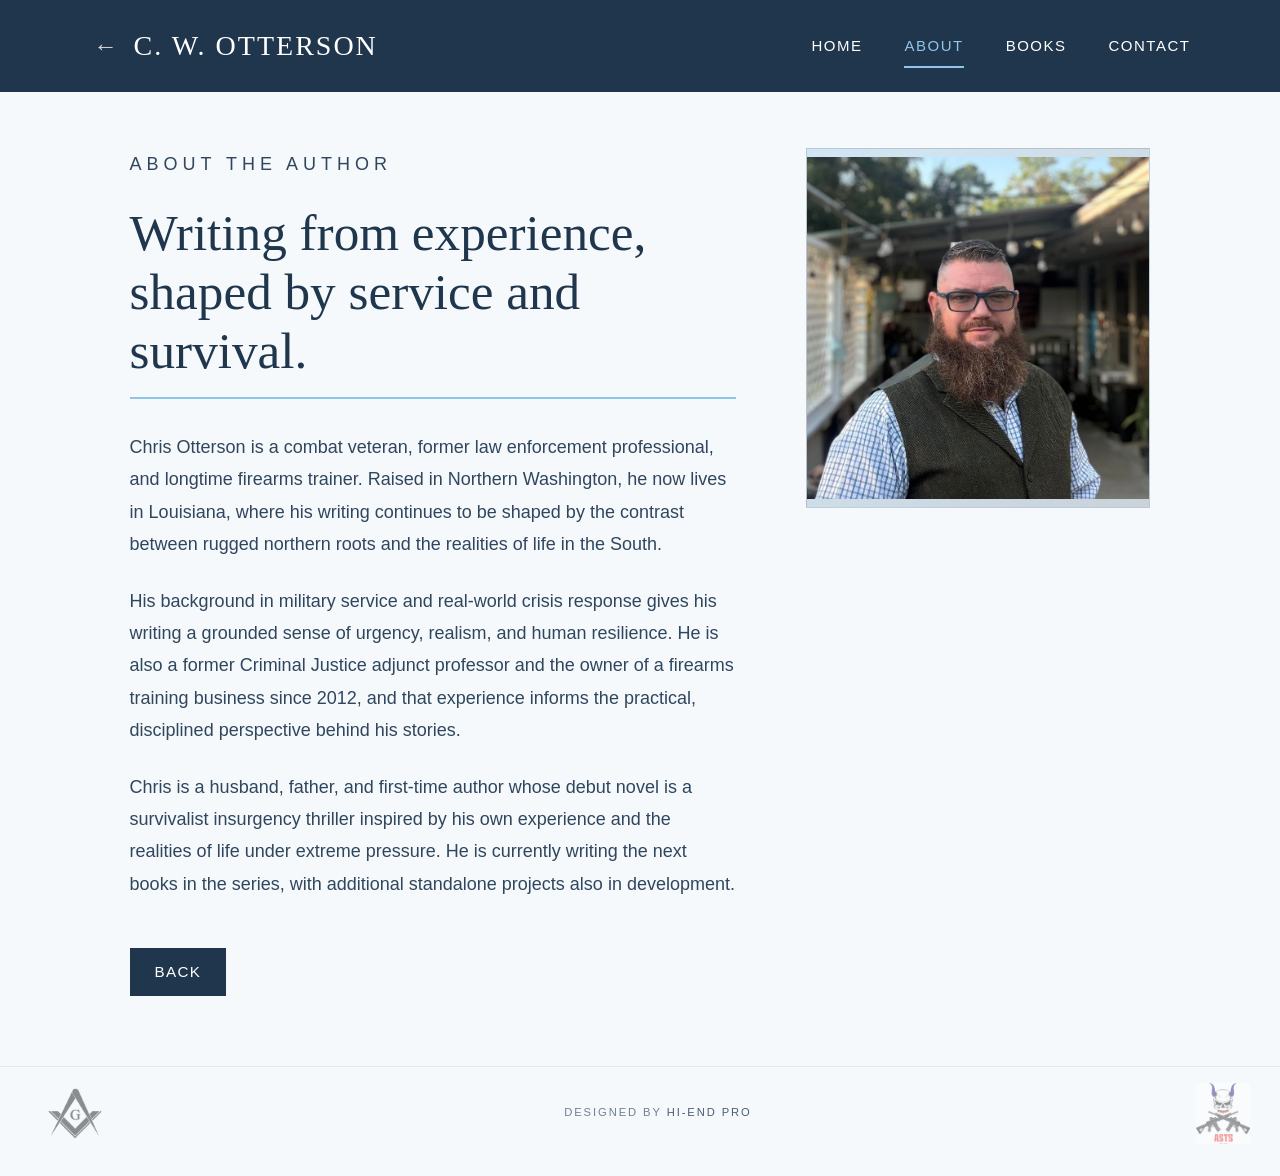
==== about.html @ ad7c59f9 "Add files via upload" ====
<!DOCTYPE html>
<html lang="en">

<head>
    <meta charset="UTF-8">
    <meta name="viewport" content="width=device-width, initial-scale=1.0">
    <title>About | C. W. Otterson</title>
    <link rel="stylesheet" href="style.css">
</head>

<body>
    <header class="site-header">
        <div class="site-header-inner">
            <div class="site-title-wrap">
                <a class="header-back" href="javascript:history.back()" aria-label="Go back">&#8592;</a>
                <h1 class="site-title">
                    <a href="index.html">C. W. OTTERSON</a>
                </h1>
            </div>

            <nav class="site-nav" aria-label="Main navigation">
                <ul>
                    <li><a href="index.html">HOME</a></li>
                    <li><a href="about.html" class="active">ABOUT</a></li>
                    <li><a href="books.html">BOOKS</a></li>
                    <li><a href="contact.html">CONTACT</a></li>
                </ul>
            </nav>
        </div>
    </header>

    <main class="about-container">
        <section class="about-text">
            <p class="eyebrow">About the author</p>
            <h1>Writing from experience, shaped by service and survival.</h1>
            <div class="about-divider"></div>
            <p>
                Chris Otterson is a combat veteran, former law enforcement professional, and longtime firearms trainer.
                Raised in Northern Washington, he now lives in Louisiana, where his writing continues to be shaped by
                the contrast between rugged northern roots and the realities of life in the South.
            </p>
            <p>
                His background in military service and real-world crisis response gives his writing a grounded sense of
                urgency, realism, and human resilience. He is also a former Criminal Justice adjunct professor and the
                owner of a firearms training business since 2012, and that experience informs the practical, disciplined
                perspective behind his stories.
            </p>
            <p>
                Chris is a husband, father, and first-time author whose debut novel is a survivalist insurgency thriller
                inspired by his own experience and the realities of life under extreme pressure. He is currently writing
                the next books in the series, with additional standalone projects also in development.
            </p>
            <button class="back-button" type="button" onclick="history.back()">Back</button>
        </section>

        <aside class="about-photo" aria-label="Author portrait">
            <img src="Author photo.jpg" alt="C. W. Otterson portrait" class="author-photo" />
        </aside>
    </main>

    <footer class="site-credit">
        <img class="site-watermark" src="Mason-Symbol.png" alt="" aria-hidden="true">
        <span>Designed by <a href="#">Hi-end pro</a></span>
        <img class="site-footer-mark" src="ASTSlogo.jpg" alt="ASTS logo" aria-label="ASTS logo">
    </footer>
</body>

</html>
---- style.css ----
:root {
    --navy: #20364d;
    --navy-deep: #152937;
    --sky: #8ec5e8;
    --sky-soft: #dfeef9;
    --slate: #30465d;
    --paper: #f5f9fc;
    --white: #ffffff;
    --border: rgba(32, 54, 77, 0.12);
}

* {
    box-sizing: border-box;
}

html {
    scroll-behavior: smooth;
}

body {
    position: relative;
    margin: 0;
    min-height: 100vh;
    display: flex;
    flex-direction: column;
    background: var(--paper);
    color: var(--navy);
    font-family: Georgia, "Times New Roman", serif;
    font-size: 16px;
    line-height: 1.6;
}

.site-watermark {
    width: min(12vw, 90px);
    max-width: 90px;
    opacity: 0.45;
    filter: grayscale(100%) contrast(0.9) brightness(0.7);
    pointer-events: none;
    background: transparent;
    flex-shrink: 0;
}

.site-footer-mark {
    width: min(8vw, 54px);
    max-width: 54px;
    opacity: 0.42;
    filter: none;
    flex-shrink: 0;
}

img {
    max-width: 100%;
    height: auto;
    display: block;
}

a {
    color: inherit;
    text-decoration: none;
}

.site-header {
    width: 100%;
    background: var(--navy);
    color: var(--white);
}

.site-header-inner {
    max-width: 1320px;
    min-height: 92px;
    margin: 0 auto;
    padding: 0 7%;
    display: flex;
    align-items: center;
    justify-content: space-between;
    gap: 2rem;
}

.site-title-wrap {
    display: flex;
    align-items: center;
    gap: 0.75rem;
}

.site-title {
    margin: 0;
    font-size: 28px;
    font-weight: normal;
    letter-spacing: 2px;
}

.site-title a {
    color: var(--white);
}

.header-back {
    display: inline-flex;
    align-items: center;
    justify-content: center;
    width: 2rem;
    height: 2rem;
    border-radius: 50%;
    color: rgba(255, 255, 255, 0.8);
    font-size: 1.5rem;
    line-height: 1;
    transition: color 0.2s ease, background 0.2s ease;
}

.header-back:hover {
    color: var(--white);
    background: rgba(255, 255, 255, 0.08);
}

.site-nav ul {
    display: flex;
    align-items: center;
    gap: 42px;
    margin: 0;
    padding: 0;
    list-style: none;
}

.site-nav a {
    position: relative;
    color: var(--white);
    font-family: Arial, Helvetica, sans-serif;
    font-size: 15px;
    letter-spacing: 1.5px;
}

.site-nav a::after {
    content: "";
    position: absolute;
    left: 0;
    right: 0;
    bottom: -14px;
    height: 2px;
    background: var(--sky);
    transform: scaleX(0);
    transition: transform 0.2s ease;
}

.site-nav a:hover::after,
.site-nav a.active::after {
    transform: scaleX(1);
}

.site-nav a.active {
    color: var(--sky);
}

.page-container,
.about-container,
.books-grid,
.contact-layout {
    width: min(1200px, 100%);
    margin: 0 auto;
    padding: 56px 7% 32px;
    flex: 1;
}

.hero {
    display: grid;
    grid-template-columns: 1.2fr 0.8fr;
    gap: 3rem;
    align-items: center;
    padding-top: 4rem;
    padding-bottom: 4rem;
}

.hero-copy h1,
.about-text h1,
.section-heading {
    margin: 0 0 1rem;
    color: var(--navy);
    font-size: clamp(40px, 4vw, 58px);
    font-weight: normal;
    line-height: 1.15;
}

.hero-copy p,
.about-text p,
.book-card p,
.contact-info p,
.contact-form label,
.contact-form input,
.contact-form textarea {
    color: var(--slate);
    font-family: Arial, Helvetica, sans-serif;
}

.eyebrow {
    margin: 0 0 1.25rem;
    color: #3f5872;
    font-family: Arial, Helvetica, sans-serif;
    font-size: 16px;
    letter-spacing: 5px;
    text-transform: uppercase;
}

.hero-copy p,
.about-text p {
    max-width: 650px;
    margin: 0 0 1.5rem;
    font-size: 18px;
    line-height: 1.8;
}

.hero-actions {
    display: flex;
    flex-wrap: wrap;
    gap: 1rem;
}

.button,
button[type="submit"],
.back-button {
    display: inline-flex;
    align-items: center;
    justify-content: center;
    padding: 0.9rem 1.5rem;
    border: 1px solid var(--navy);
    background: var(--navy);
    color: var(--white);
    font-family: Arial, Helvetica, sans-serif;
    font-size: 0.95rem;
    letter-spacing: 0.08rem;
    text-transform: uppercase;
    cursor: pointer;
    transition: background 0.2s ease, color 0.2s ease;
}

.button.secondary {
    background: transparent;
    color: var(--navy);
}

.back-button {
    margin-top: 1.5rem;
}

.back-button:hover {
    background: var(--navy-deep);
}

.button:hover,
button[type="submit"]:hover {
    background: var(--navy-deep);
    border-color: var(--navy-deep);
}

.button.secondary:hover {
    background: var(--sky-soft);
}

.hero-visual,
.about-photo {
    display: flex;
    align-items: center;
    justify-content: center;
    min-height: 360px;
    background: linear-gradient(135deg, rgba(142, 197, 232, 0.35), rgba(32, 54, 77, 0.2));
    border: 1px solid var(--border);
    color: var(--navy);
    font-size: clamp(2rem, 3vw, 3rem);
    text-align: center;
    padding: 0;
    overflow: hidden;
}

.author-photo {
    width: 100%;
    height: 100%;
    object-fit: cover;
    object-position: center top;
    display: block;
}

.about-container,
.contact-layout {
    display: grid;
    grid-template-columns: 1.5fr 0.85fr;
    gap: 70px;
    align-items: start;
    padding-bottom: 70px;
}

.about-divider {
    width: 100%;
    height: 2px;
    margin: 0 0 2rem;
    background: var(--sky);
}

.book-grid {
    display: grid;
    grid-template-columns: repeat(3, minmax(0, 1fr));
    gap: 2rem;
    padding-top: 2rem;
}

.book-card {
    background: rgba(255, 255, 255, 0.9);
    border: 1px solid var(--border);
    padding: 1.75rem 1.5rem 1.5rem;
    box-shadow: 0 8px 22px rgba(21, 41, 55, 0.04);
    display: flex;
    flex-direction: column;
    gap: 0.9rem;
}

.book-card:nth-child(4) {
    background: rgba(255, 255, 255, 0.72);
    border-style: dashed;
    opacity: 0.92;
}

.book-card h3 {
    margin: 0;
    color: var(--navy);
    font-size: clamp(1.7rem, 2vw, 2.1rem);
    line-height: 1.2;
}

.book-card:nth-child(4) h3 {
    font-size: clamp(1.45rem, 1.8vw, 1.8rem);
    color: #415d7d;
}

.book-card p {
    margin: 0;
    font-size: 1rem;
    line-height: 1.75;
    color: #314a67;
}

.book-meta {
    color: #4f6785;
    font-family: Arial, Helvetica, sans-serif;
    font-size: 0.76rem;
    font-weight: 700;
    letter-spacing: 0.14rem;
    text-transform: uppercase;
}

.book-actions {
    margin-top: auto;
    padding-top: 0.5rem;
}

.book-link {
    display: inline-flex;
    align-items: center;
    justify-content: center;
    padding: 0.8rem 1.15rem;
    border: 1px solid rgba(32, 54, 77, 0.15);
    background: linear-gradient(135deg, rgba(32, 54, 77, 0.97), rgba(21, 41, 55, 0.9));
    color: var(--white);
    font-family: Arial, Helvetica, sans-serif;
    font-size: 0.7rem;
    font-weight: 700;
    letter-spacing: 0.12rem;
    text-transform: uppercase;
    box-shadow: 0 6px 16px rgba(21, 41, 55, 0.12);
    transition: transform 0.2s ease, box-shadow 0.2s ease, filter 0.2s ease;
}

.book-link:hover {
    transform: translateY(-1px);
    box-shadow: 0 10px 20px rgba(21, 41, 55, 0.18);
    filter: brightness(1.04);
}

.site-credit {
    position: relative;
    z-index: 1;
    margin-top: auto;
    padding: 1rem 30px 2rem;
    border-top: 1px solid rgba(32, 54, 77, 0.08);
    display: flex;
    align-items: center;
    justify-content: space-between;
    gap: 0.9rem;
    color: rgba(32, 54, 77, 0.62);
    font-family: Arial, Helvetica, sans-serif;
    font-size: 0.7rem;
    letter-spacing: 0.12rem;
    text-transform: uppercase;
    width: 100%;
}

.site-credit span {
    display: block;
    margin: 0;
    text-align: center;
    flex: 1 1 auto;
}

.site-credit a {
    color: rgba(32, 54, 77, 0.8);
}

.contact-card,
.contact-form {
    background: var(--white);
    border: 1px solid var(--border);
    padding: 2rem;
}

.contact-form {
    display: grid;
    gap: 1rem;
}

.contact-form label {
    display: grid;
    gap: 0.5rem;
    font-size: 0.9rem;
    font-weight: 600;
}

.contact-form input,
.contact-form textarea {
    width: 100%;
    padding: 0.85rem 1rem;
    border: 1px solid rgba(32, 54, 77, 0.2);
    background: #fdfefe;
    font-size: 1rem;
}

.contact-form textarea {
    min-height: 150px;
    resize: vertical;
}

.contact-info {
    display: grid;
    gap: 1rem;
}

.contact-info h3 {
    margin: 0;
    color: var(--navy);
    font-size: 1.8rem;
}

@media (max-width: 880px) {
    .site-watermark {
        width: 72px;
        opacity: 0.42;
    }

    .site-footer-mark {
        width: 48px;
        opacity: 0.38;
    }

    .site-credit {
        padding-left: 20px;
        padding-right: 20px;
    }

    .site-header-inner {
        min-height: auto;
        padding-top: 24px;
        padding-bottom: 24px;
        flex-direction: column;
        gap: 22px;
    }

    .site-title {
        font-size: 24px;
    }

    .site-nav ul {
        gap: 22px;
        flex-wrap: wrap;
        justify-content: center;
    }

    .site-nav a {
        font-size: 13px;
    }

    .hero,
    .about-container,
    .contact-layout,
    .book-grid {
        grid-template-columns: 1fr;
    }

    .hero {
        padding-top: 3rem;
        padding-bottom: 3rem;
    }

    .about-text {
        order: 2;
    }

    .about-text h1,
    .hero-copy h1,
    .section-heading {
        font-size: 40px;
    }

    .eyebrow {
        font-size: 13px;
        letter-spacing: 3px;
    }

    .hero-copy p,
    .about-text p {
        font-size: 16px;
    }
}
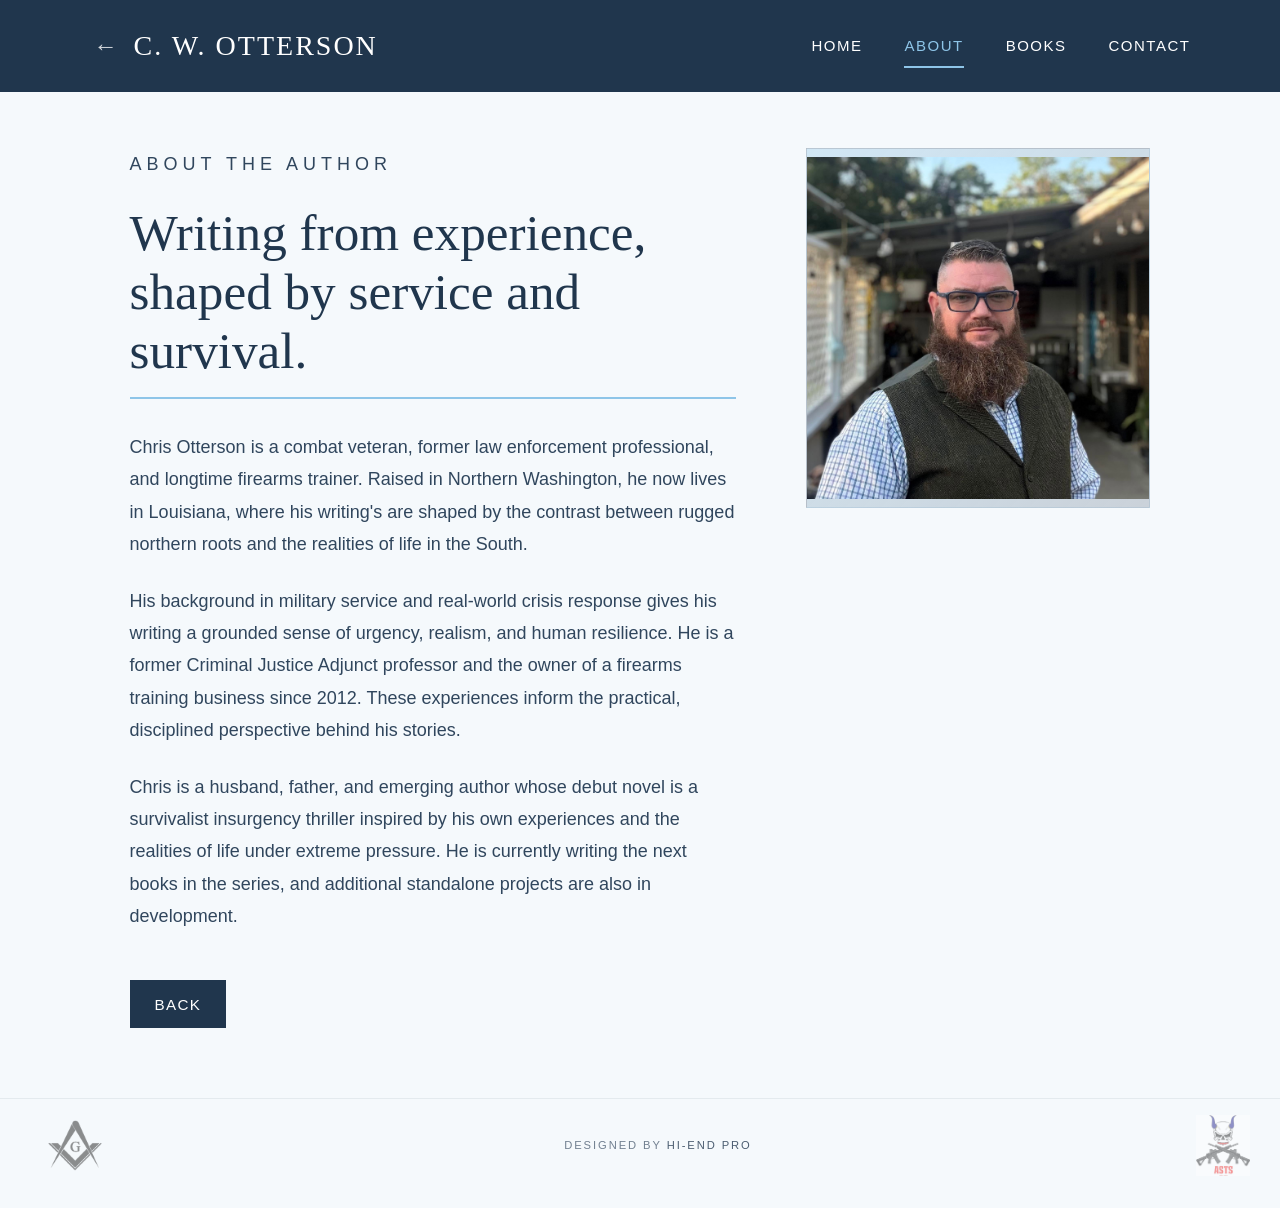
==== commit 78ad9c99: "Update author website" ====
--- a/about.html
+++ b/about.html
@@ -1,68 +1,68 @@
-<!DOCTYPE html>
-<html lang="en">
-
-<head>
-    <meta charset="UTF-8">
-    <meta name="viewport" content="width=device-width, initial-scale=1.0">
-    <title>About | C. W. Otterson</title>
-    <link rel="stylesheet" href="style.css">
-</head>
-
-<body>
-    <header class="site-header">
-        <div class="site-header-inner">
-            <div class="site-title-wrap">
-                <a class="header-back" href="javascript:history.back()" aria-label="Go back">&#8592;</a>
-                <h1 class="site-title">
-                    <a href="index.html">C. W. OTTERSON</a>
-                </h1>
-            </div>
-
-            <nav class="site-nav" aria-label="Main navigation">
-                <ul>
-                    <li><a href="index.html">HOME</a></li>
-                    <li><a href="about.html" class="active">ABOUT</a></li>
-                    <li><a href="books.html">BOOKS</a></li>
-                    <li><a href="contact.html">CONTACT</a></li>
-                </ul>
-            </nav>
-        </div>
-    </header>
-
-    <main class="about-container">
-        <section class="about-text">
-            <p class="eyebrow">About the author</p>
-            <h1>Writing from experience, shaped by service and survival.</h1>
-            <div class="about-divider"></div>
-            <p>
-                Chris Otterson is a combat veteran, former law enforcement professional, and longtime firearms trainer.
-                Raised in Northern Washington, he now lives in Louisiana, where his writing continues to be shaped by
-                the contrast between rugged northern roots and the realities of life in the South.
-            </p>
-            <p>
-                His background in military service and real-world crisis response gives his writing a grounded sense of
-                urgency, realism, and human resilience. He is also a former Criminal Justice adjunct professor and the
-                owner of a firearms training business since 2012, and that experience informs the practical, disciplined
-                perspective behind his stories.
-            </p>
-            <p>
-                Chris is a husband, father, and first-time author whose debut novel is a survivalist insurgency thriller
-                inspired by his own experience and the realities of life under extreme pressure. He is currently writing
-                the next books in the series, with additional standalone projects also in development.
-            </p>
-            <button class="back-button" type="button" onclick="history.back()">Back</button>
-        </section>
-
-        <aside class="about-photo" aria-label="Author portrait">
-            <img src="Author photo.jpg" alt="C. W. Otterson portrait" class="author-photo" />
-        </aside>
-    </main>
-
-    <footer class="site-credit">
-        <img class="site-watermark" src="Mason-Symbol.png" alt="" aria-hidden="true">
-        <span>Designed by <a href="#">Hi-end pro</a></span>
-        <img class="site-footer-mark" src="ASTSlogo.jpg" alt="ASTS logo" aria-label="ASTS logo">
-    </footer>
-</body>
-
-</html>
+<!DOCTYPE html>
+<html lang="en">
+
+<head>
+    <meta charset="UTF-8">
+    <meta name="viewport" content="width=device-width, initial-scale=1.0">
+    <title>About | C. W. Otterson</title>
+    <link rel="stylesheet" href="style.css">
+</head>
+
+<body>
+    <header class="site-header">
+        <div class="site-header-inner">
+            <div class="site-title-wrap">
+                <a class="header-back" href="javascript:history.back()" aria-label="Go back">&#8592;</a>
+                <h1 class="site-title">
+                    <a href="index.html">C. W. OTTERSON</a>
+                </h1>
+            </div>
+
+            <nav class="site-nav" aria-label="Main navigation">
+                <ul>
+                    <li><a href="index.html">HOME</a></li>
+                    <li><a href="about.html" class="active">ABOUT</a></li>
+                    <li><a href="books.html">BOOKS</a></li>
+                    <li><a href="contact.html">CONTACT</a></li>
+                </ul>
+            </nav>
+        </div>
+    </header>
+
+    <main class="about-container">
+        <section class="about-text">
+            <p class="eyebrow">About the author</p>
+            <h1>Writing from experience, shaped by service and survival.</h1>
+            <div class="about-divider"></div>
+            <p>
+                Chris Otterson is a combat veteran, former law enforcement professional, and longtime firearms trainer.
+                Raised in Northern Washington, he now lives in Louisiana, where his writing's are shaped by
+                the contrast between rugged northern roots and the realities of life in the South.
+            </p>
+            <p>
+                His background in military service and real-world crisis response gives his writing a grounded sense of
+                urgency, realism, and human resilience. He is a former Criminal Justice Adjunct professor and the
+                owner of a firearms training business since 2012. These experiences inform the practical, disciplined
+                perspective behind his stories.
+            </p>
+            <p>
+                Chris is a husband, father, and emerging author whose debut novel is a survivalist insurgency thriller
+                inspired by his own experiences and the realities of life under extreme pressure. He is currently writing
+                the next books in the series, and additional standalone projects are also in development.
+            </p>
+            <button class="back-button" type="button" onclick="history.back()">Back</button>
+        </section>
+
+        <aside class="about-photo" aria-label="Author portrait">
+            <img src="Author photo.jpg" alt="C. W. Otterson portrait" class="author-photo" />
+        </aside>
+    </main>
+
+    <footer class="site-credit">
+        <img class="site-watermark" src="Mason-Symbol.png" alt="" aria-hidden="true">
+        <span>Designed by <a href="#">Hi-End Pro</a></span>
+        <img class="site-footer-mark" src="ASTSlogo.jpg" alt="ASTS logo" aria-label="ASTS logo">
+    </footer>
+</body>
+
+</html>
--- a/style.css
+++ b/style.css
@@ -1,516 +1,531 @@
-:root {
-    --navy: #20364d;
-    --navy-deep: #152937;
-    --sky: #8ec5e8;
-    --sky-soft: #dfeef9;
-    --slate: #30465d;
-    --paper: #f5f9fc;
-    --white: #ffffff;
-    --border: rgba(32, 54, 77, 0.12);
-}
-
-* {
-    box-sizing: border-box;
-}
-
-html {
-    scroll-behavior: smooth;
-}
-
-body {
-    position: relative;
-    margin: 0;
-    min-height: 100vh;
-    display: flex;
-    flex-direction: column;
-    background: var(--paper);
-    color: var(--navy);
-    font-family: Georgia, "Times New Roman", serif;
-    font-size: 16px;
-    line-height: 1.6;
-}
-
-.site-watermark {
-    width: min(12vw, 90px);
-    max-width: 90px;
-    opacity: 0.45;
-    filter: grayscale(100%) contrast(0.9) brightness(0.7);
-    pointer-events: none;
-    background: transparent;
-    flex-shrink: 0;
-}
-
-.site-footer-mark {
-    width: min(8vw, 54px);
-    max-width: 54px;
-    opacity: 0.42;
-    filter: none;
-    flex-shrink: 0;
-}
-
-img {
-    max-width: 100%;
-    height: auto;
-    display: block;
-}
-
-a {
-    color: inherit;
-    text-decoration: none;
-}
-
-.site-header {
-    width: 100%;
-    background: var(--navy);
-    color: var(--white);
-}
-
-.site-header-inner {
-    max-width: 1320px;
-    min-height: 92px;
-    margin: 0 auto;
-    padding: 0 7%;
-    display: flex;
-    align-items: center;
-    justify-content: space-between;
-    gap: 2rem;
-}
-
-.site-title-wrap {
-    display: flex;
-    align-items: center;
-    gap: 0.75rem;
-}
-
-.site-title {
-    margin: 0;
-    font-size: 28px;
-    font-weight: normal;
-    letter-spacing: 2px;
-}
-
-.site-title a {
-    color: var(--white);
-}
-
-.header-back {
-    display: inline-flex;
-    align-items: center;
-    justify-content: center;
-    width: 2rem;
-    height: 2rem;
-    border-radius: 50%;
-    color: rgba(255, 255, 255, 0.8);
-    font-size: 1.5rem;
-    line-height: 1;
-    transition: color 0.2s ease, background 0.2s ease;
-}
-
-.header-back:hover {
-    color: var(--white);
-    background: rgba(255, 255, 255, 0.08);
-}
-
-.site-nav ul {
-    display: flex;
-    align-items: center;
-    gap: 42px;
-    margin: 0;
-    padding: 0;
-    list-style: none;
-}
-
-.site-nav a {
-    position: relative;
-    color: var(--white);
-    font-family: Arial, Helvetica, sans-serif;
-    font-size: 15px;
-    letter-spacing: 1.5px;
-}
-
-.site-nav a::after {
-    content: "";
-    position: absolute;
-    left: 0;
-    right: 0;
-    bottom: -14px;
-    height: 2px;
-    background: var(--sky);
-    transform: scaleX(0);
-    transition: transform 0.2s ease;
-}
-
-.site-nav a:hover::after,
-.site-nav a.active::after {
-    transform: scaleX(1);
-}
-
-.site-nav a.active {
-    color: var(--sky);
-}
-
-.page-container,
-.about-container,
-.books-grid,
-.contact-layout {
-    width: min(1200px, 100%);
-    margin: 0 auto;
-    padding: 56px 7% 32px;
-    flex: 1;
-}
-
-.hero {
-    display: grid;
-    grid-template-columns: 1.2fr 0.8fr;
-    gap: 3rem;
-    align-items: center;
-    padding-top: 4rem;
-    padding-bottom: 4rem;
-}
-
-.hero-copy h1,
-.about-text h1,
-.section-heading {
-    margin: 0 0 1rem;
-    color: var(--navy);
-    font-size: clamp(40px, 4vw, 58px);
-    font-weight: normal;
-    line-height: 1.15;
-}
-
-.hero-copy p,
-.about-text p,
-.book-card p,
-.contact-info p,
-.contact-form label,
-.contact-form input,
-.contact-form textarea {
-    color: var(--slate);
-    font-family: Arial, Helvetica, sans-serif;
-}
-
-.eyebrow {
-    margin: 0 0 1.25rem;
-    color: #3f5872;
-    font-family: Arial, Helvetica, sans-serif;
-    font-size: 16px;
-    letter-spacing: 5px;
-    text-transform: uppercase;
-}
-
-.hero-copy p,
-.about-text p {
-    max-width: 650px;
-    margin: 0 0 1.5rem;
-    font-size: 18px;
-    line-height: 1.8;
-}
-
-.hero-actions {
-    display: flex;
-    flex-wrap: wrap;
-    gap: 1rem;
-}
-
-.button,
-button[type="submit"],
-.back-button {
-    display: inline-flex;
-    align-items: center;
-    justify-content: center;
-    padding: 0.9rem 1.5rem;
-    border: 1px solid var(--navy);
-    background: var(--navy);
-    color: var(--white);
-    font-family: Arial, Helvetica, sans-serif;
-    font-size: 0.95rem;
-    letter-spacing: 0.08rem;
-    text-transform: uppercase;
-    cursor: pointer;
-    transition: background 0.2s ease, color 0.2s ease;
-}
-
-.button.secondary {
-    background: transparent;
-    color: var(--navy);
-}
-
-.back-button {
-    margin-top: 1.5rem;
-}
-
-.back-button:hover {
-    background: var(--navy-deep);
-}
-
-.button:hover,
-button[type="submit"]:hover {
-    background: var(--navy-deep);
-    border-color: var(--navy-deep);
-}
-
-.button.secondary:hover {
-    background: var(--sky-soft);
-}
-
-.hero-visual,
-.about-photo {
-    display: flex;
-    align-items: center;
-    justify-content: center;
-    min-height: 360px;
-    background: linear-gradient(135deg, rgba(142, 197, 232, 0.35), rgba(32, 54, 77, 0.2));
-    border: 1px solid var(--border);
-    color: var(--navy);
-    font-size: clamp(2rem, 3vw, 3rem);
-    text-align: center;
-    padding: 0;
-    overflow: hidden;
-}
-
-.author-photo {
-    width: 100%;
-    height: 100%;
-    object-fit: cover;
-    object-position: center top;
-    display: block;
-}
-
-.about-container,
-.contact-layout {
-    display: grid;
-    grid-template-columns: 1.5fr 0.85fr;
-    gap: 70px;
-    align-items: start;
-    padding-bottom: 70px;
-}
-
-.about-divider {
-    width: 100%;
-    height: 2px;
-    margin: 0 0 2rem;
-    background: var(--sky);
-}
-
-.book-grid {
-    display: grid;
-    grid-template-columns: repeat(3, minmax(0, 1fr));
-    gap: 2rem;
-    padding-top: 2rem;
-}
-
-.book-card {
-    background: rgba(255, 255, 255, 0.9);
-    border: 1px solid var(--border);
-    padding: 1.75rem 1.5rem 1.5rem;
-    box-shadow: 0 8px 22px rgba(21, 41, 55, 0.04);
-    display: flex;
-    flex-direction: column;
-    gap: 0.9rem;
-}
-
-.book-card:nth-child(4) {
-    background: rgba(255, 255, 255, 0.72);
-    border-style: dashed;
-    opacity: 0.92;
-}
-
-.book-card h3 {
-    margin: 0;
-    color: var(--navy);
-    font-size: clamp(1.7rem, 2vw, 2.1rem);
-    line-height: 1.2;
-}
-
-.book-card:nth-child(4) h3 {
-    font-size: clamp(1.45rem, 1.8vw, 1.8rem);
-    color: #415d7d;
-}
-
-.book-card p {
-    margin: 0;
-    font-size: 1rem;
-    line-height: 1.75;
-    color: #314a67;
-}
-
-.book-meta {
-    color: #4f6785;
-    font-family: Arial, Helvetica, sans-serif;
-    font-size: 0.76rem;
-    font-weight: 700;
-    letter-spacing: 0.14rem;
-    text-transform: uppercase;
-}
-
-.book-actions {
-    margin-top: auto;
-    padding-top: 0.5rem;
-}
-
-.book-link {
-    display: inline-flex;
-    align-items: center;
-    justify-content: center;
-    padding: 0.8rem 1.15rem;
-    border: 1px solid rgba(32, 54, 77, 0.15);
-    background: linear-gradient(135deg, rgba(32, 54, 77, 0.97), rgba(21, 41, 55, 0.9));
-    color: var(--white);
-    font-family: Arial, Helvetica, sans-serif;
-    font-size: 0.7rem;
-    font-weight: 700;
-    letter-spacing: 0.12rem;
-    text-transform: uppercase;
-    box-shadow: 0 6px 16px rgba(21, 41, 55, 0.12);
-    transition: transform 0.2s ease, box-shadow 0.2s ease, filter 0.2s ease;
-}
-
-.book-link:hover {
-    transform: translateY(-1px);
-    box-shadow: 0 10px 20px rgba(21, 41, 55, 0.18);
-    filter: brightness(1.04);
-}
-
-.site-credit {
-    position: relative;
-    z-index: 1;
-    margin-top: auto;
-    padding: 1rem 30px 2rem;
-    border-top: 1px solid rgba(32, 54, 77, 0.08);
-    display: flex;
-    align-items: center;
-    justify-content: space-between;
-    gap: 0.9rem;
-    color: rgba(32, 54, 77, 0.62);
-    font-family: Arial, Helvetica, sans-serif;
-    font-size: 0.7rem;
-    letter-spacing: 0.12rem;
-    text-transform: uppercase;
-    width: 100%;
-}
-
-.site-credit span {
-    display: block;
-    margin: 0;
-    text-align: center;
-    flex: 1 1 auto;
-}
-
-.site-credit a {
-    color: rgba(32, 54, 77, 0.8);
-}
-
-.contact-card,
-.contact-form {
-    background: var(--white);
-    border: 1px solid var(--border);
-    padding: 2rem;
-}
-
-.contact-form {
-    display: grid;
-    gap: 1rem;
-}
-
-.contact-form label {
-    display: grid;
-    gap: 0.5rem;
-    font-size: 0.9rem;
-    font-weight: 600;
-}
-
-.contact-form input,
-.contact-form textarea {
-    width: 100%;
-    padding: 0.85rem 1rem;
-    border: 1px solid rgba(32, 54, 77, 0.2);
-    background: #fdfefe;
-    font-size: 1rem;
-}
-
-.contact-form textarea {
-    min-height: 150px;
-    resize: vertical;
-}
-
-.contact-info {
-    display: grid;
-    gap: 1rem;
-}
-
-.contact-info h3 {
-    margin: 0;
-    color: var(--navy);
-    font-size: 1.8rem;
-}
-
-@media (max-width: 880px) {
-    .site-watermark {
-        width: 72px;
-        opacity: 0.42;
-    }
-
-    .site-footer-mark {
-        width: 48px;
-        opacity: 0.38;
-    }
-
-    .site-credit {
-        padding-left: 20px;
-        padding-right: 20px;
-    }
-
-    .site-header-inner {
-        min-height: auto;
-        padding-top: 24px;
-        padding-bottom: 24px;
-        flex-direction: column;
-        gap: 22px;
-    }
-
-    .site-title {
-        font-size: 24px;
-    }
-
-    .site-nav ul {
-        gap: 22px;
-        flex-wrap: wrap;
-        justify-content: center;
-    }
-
-    .site-nav a {
-        font-size: 13px;
-    }
-
-    .hero,
-    .about-container,
-    .contact-layout,
-    .book-grid {
-        grid-template-columns: 1fr;
-    }
-
-    .hero {
-        padding-top: 3rem;
-        padding-bottom: 3rem;
-    }
-
-    .about-text {
-        order: 2;
-    }
-
-    .about-text h1,
-    .hero-copy h1,
-    .section-heading {
-        font-size: 40px;
-    }
-
-    .eyebrow {
-        font-size: 13px;
-        letter-spacing: 3px;
-    }
-
-    .hero-copy p,
-    .about-text p {
-        font-size: 16px;
-    }
-}
+:root {
+    --navy: #20364d;
+    --navy-deep: #152937;
+    --sky: #8ec5e8;
+    --sky-soft: #dfeef9;
+    --slate: #30465d;
+    --paper: #f5f9fc;
+    --white: #ffffff;
+    --border: rgba(32, 54, 77, 0.12);
+}
+
+* {
+    box-sizing: border-box;
+}
+
+html {
+    scroll-behavior: smooth;
+}
+
+body {
+    position: relative;
+    margin: 0;
+    min-height: 100vh;
+    display: flex;
+    flex-direction: column;
+    background: var(--paper);
+    color: var(--navy);
+    font-family: Georgia, "Times New Roman", serif;
+    font-size: 16px;
+    line-height: 1.6;
+}
+
+.site-watermark {
+    width: min(12vw, 90px);
+    max-width: 90px;
+    opacity: 0.45;
+    filter: grayscale(100%) contrast(0.9) brightness(0.7);
+    pointer-events: none;
+    background: transparent;
+    flex-shrink: 0;
+}
+
+.site-footer-mark {
+    width: min(8vw, 54px);
+    max-width: 54px;
+    opacity: 0.42;
+    filter: none;
+    flex-shrink: 0;
+}
+
+img {
+    max-width: 100%;
+    height: auto;
+    display: block;
+}
+
+a {
+    color: inherit;
+    text-decoration: none;
+}
+
+.site-header {
+    width: 100%;
+    background: var(--navy);
+    color: var(--white);
+}
+
+.site-header-inner {
+    max-width: 1320px;
+    min-height: 92px;
+    margin: 0 auto;
+    padding: 0 7%;
+    display: flex;
+    align-items: center;
+    justify-content: space-between;
+    gap: 2rem;
+}
+
+.site-title-wrap {
+    display: flex;
+    align-items: center;
+    gap: 0.75rem;
+}
+
+.site-title {
+    margin: 0;
+    font-size: 28px;
+    font-weight: normal;
+    letter-spacing: 2px;
+}
+
+.site-title a {
+    color: var(--white);
+}
+
+.header-back {
+    display: inline-flex;
+    align-items: center;
+    justify-content: center;
+    width: 2rem;
+    height: 2rem;
+    border-radius: 50%;
+    color: rgba(255, 255, 255, 0.8);
+    font-size: 1.5rem;
+    line-height: 1;
+    transition: color 0.2s ease, background 0.2s ease;
+}
+
+.header-back:hover {
+    color: var(--white);
+    background: rgba(255, 255, 255, 0.08);
+}
+
+.site-nav ul {
+    display: flex;
+    align-items: center;
+    gap: 42px;
+    margin: 0;
+    padding: 0;
+    list-style: none;
+}
+
+.site-nav a {
+    position: relative;
+    color: var(--white);
+    font-family: Arial, Helvetica, sans-serif;
+    font-size: 15px;
+    letter-spacing: 1.5px;
+}
+
+.site-nav a::after {
+    content: "";
+    position: absolute;
+    left: 0;
+    right: 0;
+    bottom: -14px;
+    height: 2px;
+    background: var(--sky);
+    transform: scaleX(0);
+    transition: transform 0.2s ease;
+}
+
+.site-nav a:hover::after,
+.site-nav a.active::after {
+    transform: scaleX(1);
+}
+
+.site-nav a.active {
+    color: var(--sky);
+}
+
+.page-container,
+.about-container,
+.books-grid,
+.contact-layout {
+    width: min(1200px, 100%);
+    margin: 0 auto;
+    padding: 56px 7% 32px;
+    flex: 1;
+}
+
+.hero {
+    display: grid;
+    grid-template-columns: 1.2fr 0.8fr;
+    gap: 3rem;
+    align-items: center;
+    padding-top: 4rem;
+    padding-bottom: 4rem;
+}
+
+.hero-copy h1,
+.about-text h1,
+.section-heading {
+    margin: 0 0 1rem;
+    color: var(--navy);
+    font-size: clamp(40px, 4vw, 58px);
+    font-weight: normal;
+    line-height: 1.15;
+}
+
+.hero-copy p,
+.about-text p,
+.book-card p,
+.contact-info p,
+.contact-form label,
+.contact-form input,
+.contact-form textarea {
+    color: var(--slate);
+    font-family: Arial, Helvetica, sans-serif;
+}
+
+.eyebrow {
+    margin: 0 0 1.25rem;
+    color: #3f5872;
+    font-family: Arial, Helvetica, sans-serif;
+    font-size: 16px;
+    letter-spacing: 5px;
+    text-transform: uppercase;
+}
+
+.hero-copy p,
+.about-text p {
+    max-width: 650px;
+    margin: 0 0 1.5rem;
+    font-size: 18px;
+    line-height: 1.8;
+}
+
+.hero-actions {
+    display: flex;
+    flex-wrap: wrap;
+    gap: 1rem;
+}
+
+.button,
+button[type="submit"],
+.back-button {
+    display: inline-flex;
+    align-items: center;
+    justify-content: center;
+    padding: 0.9rem 1.5rem;
+    border: 1px solid var(--navy);
+    background: var(--navy);
+    color: var(--white);
+    font-family: Arial, Helvetica, sans-serif;
+    font-size: 0.95rem;
+    letter-spacing: 0.08rem;
+    text-transform: uppercase;
+    cursor: pointer;
+    transition: background 0.2s ease, color 0.2s ease;
+}
+
+.button.secondary {
+    background: transparent;
+    color: var(--navy);
+}
+
+.back-button {
+    margin-top: 1.5rem;
+}
+
+.back-button:hover {
+    background: var(--navy-deep);
+}
+
+.button:hover,
+button[type="submit"]:hover {
+    background: var(--navy-deep);
+    border-color: var(--navy-deep);
+}
+
+.button.secondary:hover {
+    background: var(--sky-soft);
+}
+
+.hero-visual,
+.about-photo {
+    display: flex;
+    align-items: center;
+    justify-content: center;
+    min-height: 360px;
+    background: linear-gradient(135deg, rgba(142, 197, 232, 0.35), rgba(32, 54, 77, 0.2));
+    border: 1px solid var(--border);
+    color: var(--navy);
+    font-size: clamp(2rem, 3vw, 3rem);
+    text-align: center;
+    padding: 0;
+    overflow: hidden;
+}
+
+.author-photo {
+    width: 100%;
+    height: 100%;
+    object-fit: cover;
+    object-position: center top;
+    display: block;
+}
+
+.about-container,
+.contact-layout {
+    display: grid;
+    grid-template-columns: 1.5fr 0.85fr;
+    gap: 70px;
+    align-items: start;
+    padding-bottom: 70px;
+}
+
+.about-divider {
+    width: 100%;
+    height: 2px;
+    margin: 0 0 2rem;
+    background: var(--sky);
+}
+
+.book-grid {
+    display: grid;
+    grid-template-columns: repeat(3, minmax(0, 1fr));
+    gap: 2rem;
+    padding-top: 2rem;
+}
+
+.book-card {
+    background: rgba(255, 255, 255, 0.9);
+    border: 1px solid var(--border);
+    padding: 1.75rem 1.5rem 1.5rem;
+    box-shadow: 0 8px 22px rgba(21, 41, 55, 0.04);
+    display: flex;
+    flex-direction: column;
+    gap: 0.9rem;
+}
+
+.book-cover-wrap {
+    width: 100%;
+    max-width: 360px;
+    margin: 0 auto;
+    border: 1px solid rgba(32, 54, 77, 0.12);
+    background: #0d1d2a;
+    box-shadow: 0 10px 25px rgba(21, 41, 55, 0.12);
+}
+
+.book-cover {
+    display: block;
+    width: 100%;
+    height: auto;
+}
+
+.book-card:nth-child(4) {
+    background: rgba(255, 255, 255, 0.72);
+    border-style: dashed;
+    opacity: 0.92;
+}
+
+.book-card h3 {
+    margin: 0;
+    color: var(--navy);
+    font-size: clamp(1.7rem, 2vw, 2.1rem);
+    line-height: 1.2;
+}
+
+.book-card:nth-child(4) h3 {
+    font-size: clamp(1.45rem, 1.8vw, 1.8rem);
+    color: #415d7d;
+}
+
+.book-card p {
+    margin: 0;
+    font-size: 1rem;
+    line-height: 1.75;
+    color: #314a67;
+}
+
+.book-meta {
+    color: #4f6785;
+    font-family: Arial, Helvetica, sans-serif;
+    font-size: 0.76rem;
+    font-weight: 700;
+    letter-spacing: 0.14rem;
+    text-transform: uppercase;
+}
+
+.book-actions {
+    margin-top: auto;
+    padding-top: 0.5rem;
+}
+
+.book-link {
+    display: inline-flex;
+    align-items: center;
+    justify-content: center;
+    padding: 0.8rem 1.15rem;
+    border: 1px solid rgba(32, 54, 77, 0.15);
+    background: linear-gradient(135deg, rgba(32, 54, 77, 0.97), rgba(21, 41, 55, 0.9));
+    color: var(--white);
+    font-family: Arial, Helvetica, sans-serif;
+    font-size: 0.7rem;
+    font-weight: 700;
+    letter-spacing: 0.12rem;
+    text-transform: uppercase;
+    box-shadow: 0 6px 16px rgba(21, 41, 55, 0.12);
+    transition: transform 0.2s ease, box-shadow 0.2s ease, filter 0.2s ease;
+}
+
+.book-link:hover {
+    transform: translateY(-1px);
+    box-shadow: 0 10px 20px rgba(21, 41, 55, 0.18);
+    filter: brightness(1.04);
+}
+
+.site-credit {
+    position: relative;
+    z-index: 1;
+    margin-top: auto;
+    padding: 1rem 30px 2rem;
+    border-top: 1px solid rgba(32, 54, 77, 0.08);
+    display: flex;
+    align-items: center;
+    justify-content: space-between;
+    gap: 0.9rem;
+    color: rgba(32, 54, 77, 0.62);
+    font-family: Arial, Helvetica, sans-serif;
+    font-size: 0.7rem;
+    letter-spacing: 0.12rem;
+    text-transform: uppercase;
+    width: 100%;
+}
+
+.site-credit span {
+    display: block;
+    margin: 0;
+    text-align: center;
+    flex: 1 1 auto;
+}
+
+.site-credit a {
+    color: rgba(32, 54, 77, 0.8);
+}
+
+.contact-card,
+.contact-form {
+    background: var(--white);
+    border: 1px solid var(--border);
+    padding: 2rem;
+}
+
+.contact-form {
+    display: grid;
+    gap: 1rem;
+}
+
+.contact-form label {
+    display: grid;
+    gap: 0.5rem;
+    font-size: 0.9rem;
+    font-weight: 600;
+}
+
+.contact-form input,
+.contact-form textarea {
+    width: 100%;
+    padding: 0.85rem 1rem;
+    border: 1px solid rgba(32, 54, 77, 0.2);
+    background: #fdfefe;
+    font-size: 1rem;
+}
+
+.contact-form textarea {
+    min-height: 150px;
+    resize: vertical;
+}
+
+.contact-info {
+    display: grid;
+    gap: 1rem;
+}
+
+.contact-info h3 {
+    margin: 0;
+    color: var(--navy);
+    font-size: 1.8rem;
+}
+
+@media (max-width: 880px) {
+    .site-watermark {
+        width: 72px;
+        opacity: 0.42;
+    }
+
+    .site-footer-mark {
+        width: 48px;
+        opacity: 0.38;
+    }
+
+    .site-credit {
+        padding-left: 20px;
+        padding-right: 20px;
+    }
+
+    .site-header-inner {
+        min-height: auto;
+        padding-top: 24px;
+        padding-bottom: 24px;
+        flex-direction: column;
+        gap: 22px;
+    }
+
+    .site-title {
+        font-size: 24px;
+    }
+
+    .site-nav ul {
+        gap: 22px;
+        flex-wrap: wrap;
+        justify-content: center;
+    }
+
+    .site-nav a {
+        font-size: 13px;
+    }
+
+    .hero,
+    .about-container,
+    .contact-layout,
+    .book-grid {
+        grid-template-columns: 1fr;
+    }
+
+    .hero {
+        padding-top: 3rem;
+        padding-bottom: 3rem;
+    }
+
+    .about-text {
+        order: 2;
+    }
+
+    .about-text h1,
+    .hero-copy h1,
+    .section-heading {
+        font-size: 40px;
+    }
+
+    .eyebrow {
+        font-size: 13px;
+        letter-spacing: 3px;
+    }
+
+    .hero-copy p,
+    .about-text p {
+        font-size: 16px;
+    }
+}
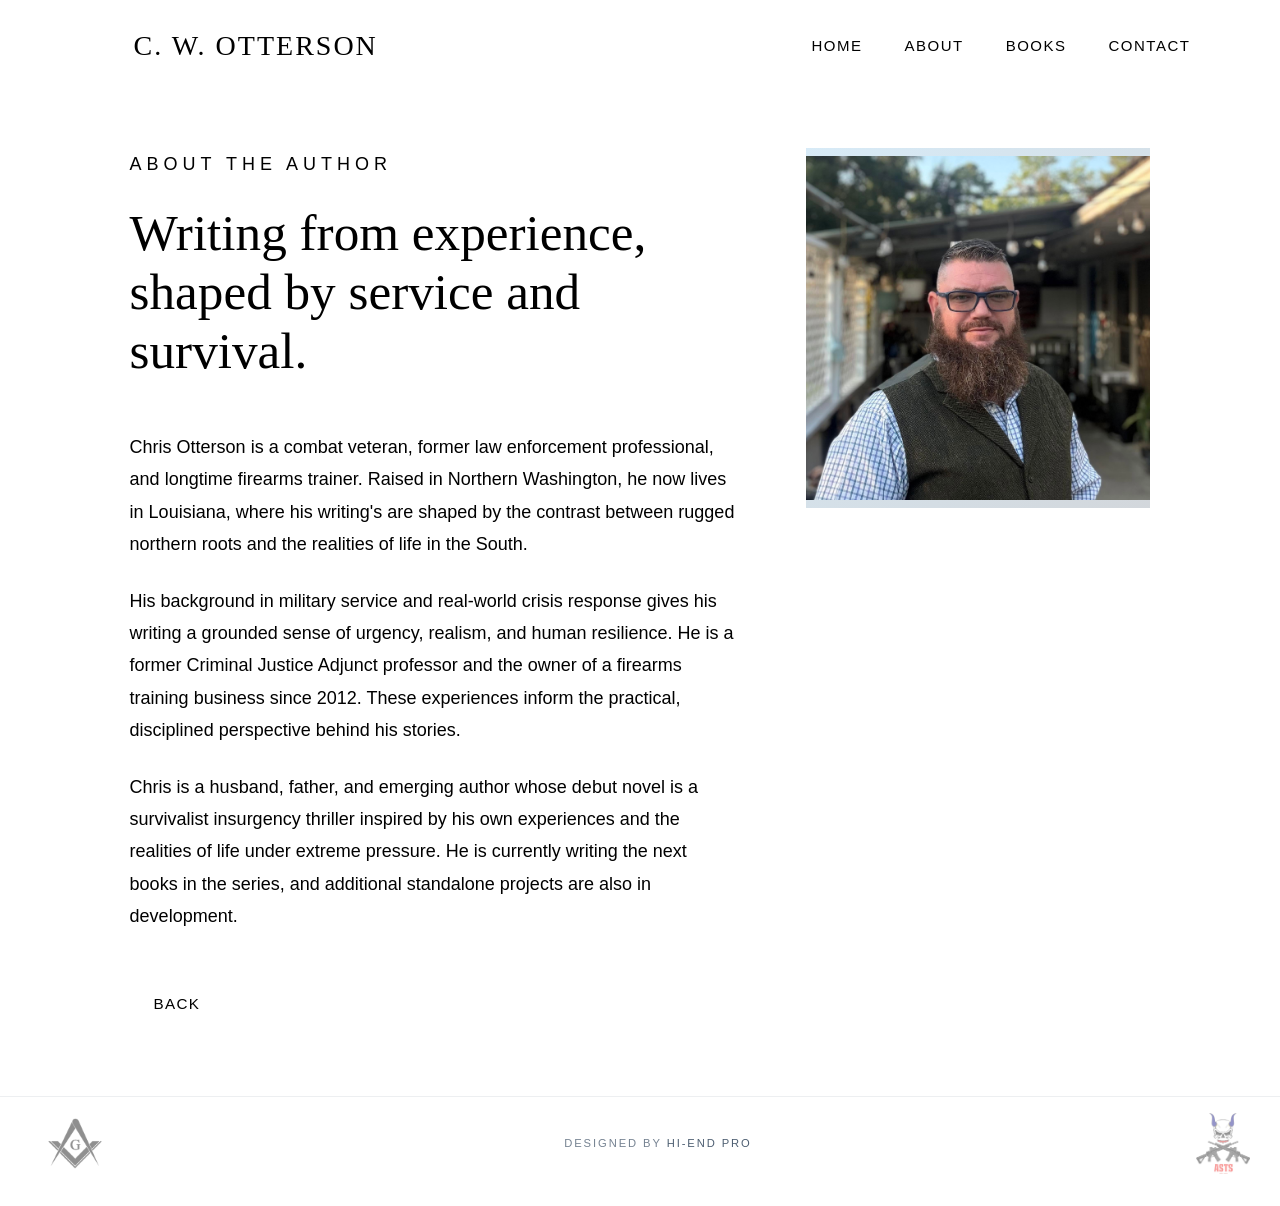
==== commit 660c4c9c: "Resolve website merge conflicts" ====
--- a/about.html
+++ b/about.html
@@ -66,3 +66,4 @@
 </body>
 
 </html>
+
--- a/style.css
+++ b/style.css
@@ -1,3 +1,4 @@
+<<<<<<< HEAD
 :root {
     --navy: #20364d;
     --navy-deep: #152937;
@@ -529,3 +530,4 @@
         font-size: 16px;
     }
 }
+
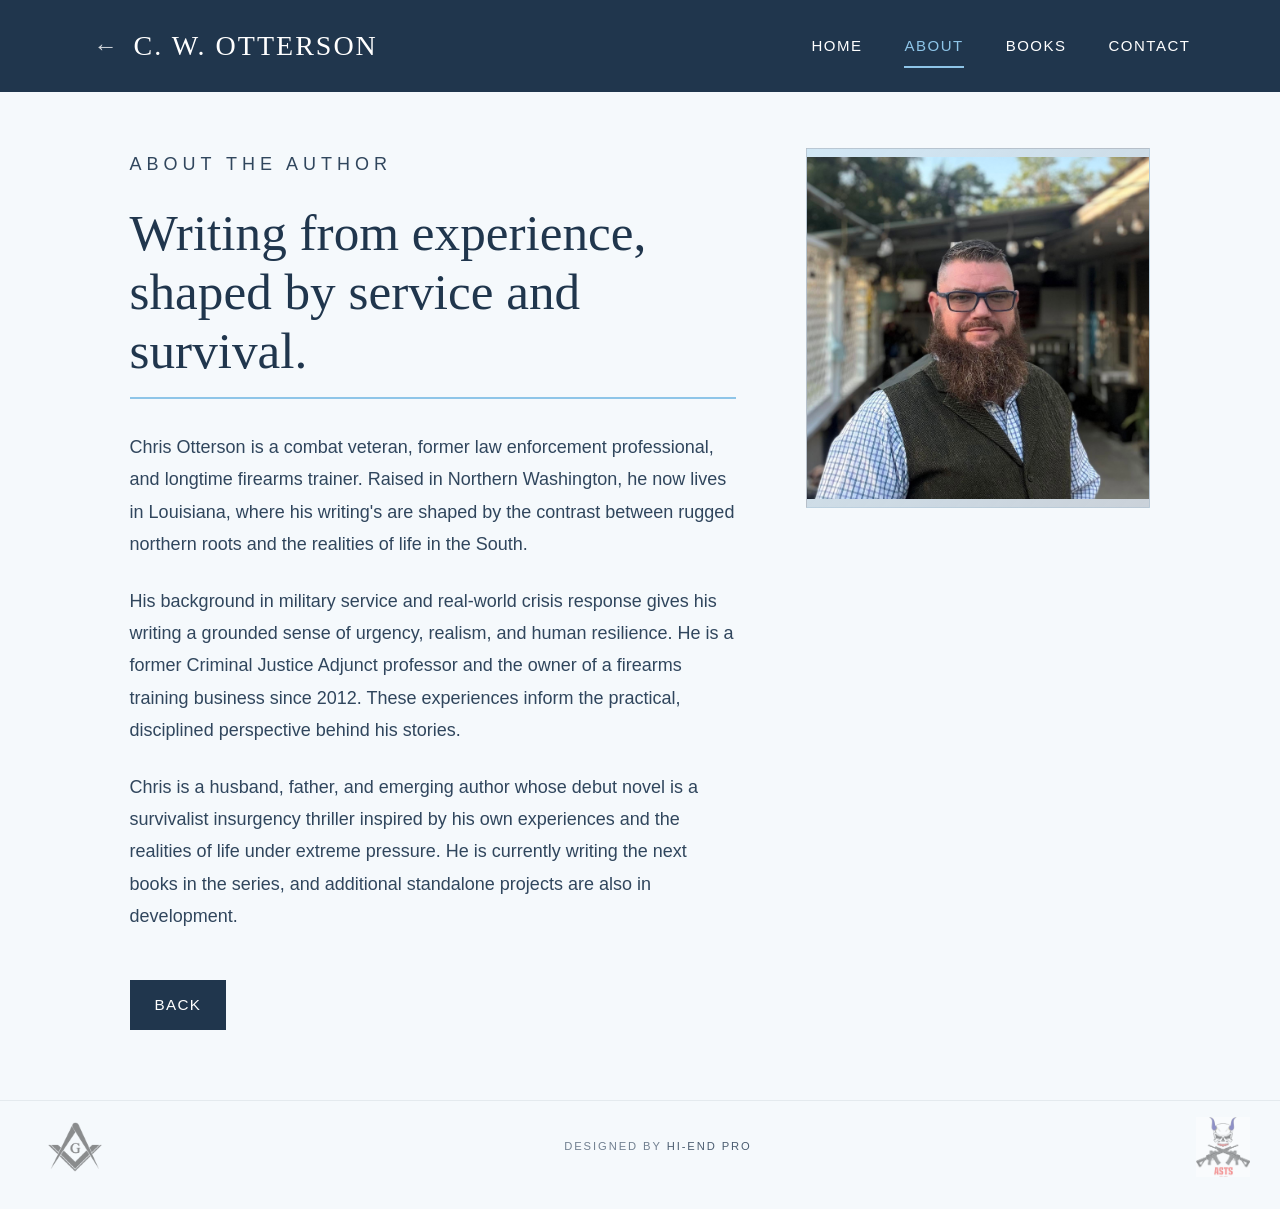
==== commit a50f1306: "Fix stylesheet links and remove conflict marker" ====
--- a/about.html
+++ b/about.html
@@ -5,7 +5,7 @@
     <meta charset="UTF-8">
     <meta name="viewport" content="width=device-width, initial-scale=1.0">
     <title>About | C. W. Otterson</title>
-    <link rel="stylesheet" href="style.css">
+    <link rel="stylesheet" href="./style.css">
 </head>
 
 <body>
--- a/style.css
+++ b/style.css
@@ -1,4 +1,3 @@
-<<<<<<< HEAD
 :root {
     --navy: #20364d;
     --navy-deep: #152937;
@@ -207,12 +206,18 @@
     line-height: 1.8;
 }
 
-.hero-actions {
+.hero-actions,
+.button-row {
     display: flex;
     flex-wrap: wrap;
     gap: 1rem;
 }
 
+.button-row {
+    margin-top: 1rem;
+}
+
+a.button,
 .button,
 button[type="submit"],
 .back-button {
@@ -227,13 +232,16 @@
     font-size: 0.95rem;
     letter-spacing: 0.08rem;
     text-transform: uppercase;
+    text-decoration: none;
+    line-height: 1.2;
     cursor: pointer;
-    transition: background 0.2s ease, color 0.2s ease;
+    transition: background 0.2s ease, color 0.2s ease, border-color 0.2s ease;
 }
 
 .button.secondary {
     background: transparent;
     color: var(--navy);
+    border-color: var(--navy);
 }
 
 .back-button {
@@ -242,16 +250,20 @@
 
 .back-button:hover {
     background: var(--navy-deep);
+    border-color: var(--navy-deep);
 }
 
 .button:hover,
-button[type="submit"]:hover {
+button[type="submit"]:hover,
+a.button:hover {
     background: var(--navy-deep);
     border-color: var(--navy-deep);
+    color: var(--white);
 }
 
 .button.secondary:hover {
     background: var(--sky-soft);
+    color: var(--navy);
 }
 
 .hero-visual,
@@ -529,5 +541,24 @@
     .about-text p {
         font-size: 16px;
     }
-}
-
+
+    .hero-actions,
+    .button-row {
+        flex-direction: column;
+        align-items: flex-start;
+    }
+
+    a.button,
+    .button,
+    button[type="submit"],
+    .back-button {
+        width: auto;
+        min-width: 180px;
+        text-align: center;
+    }
+
+    .back-button {
+        margin-top: 0;
+    }
+}
+
